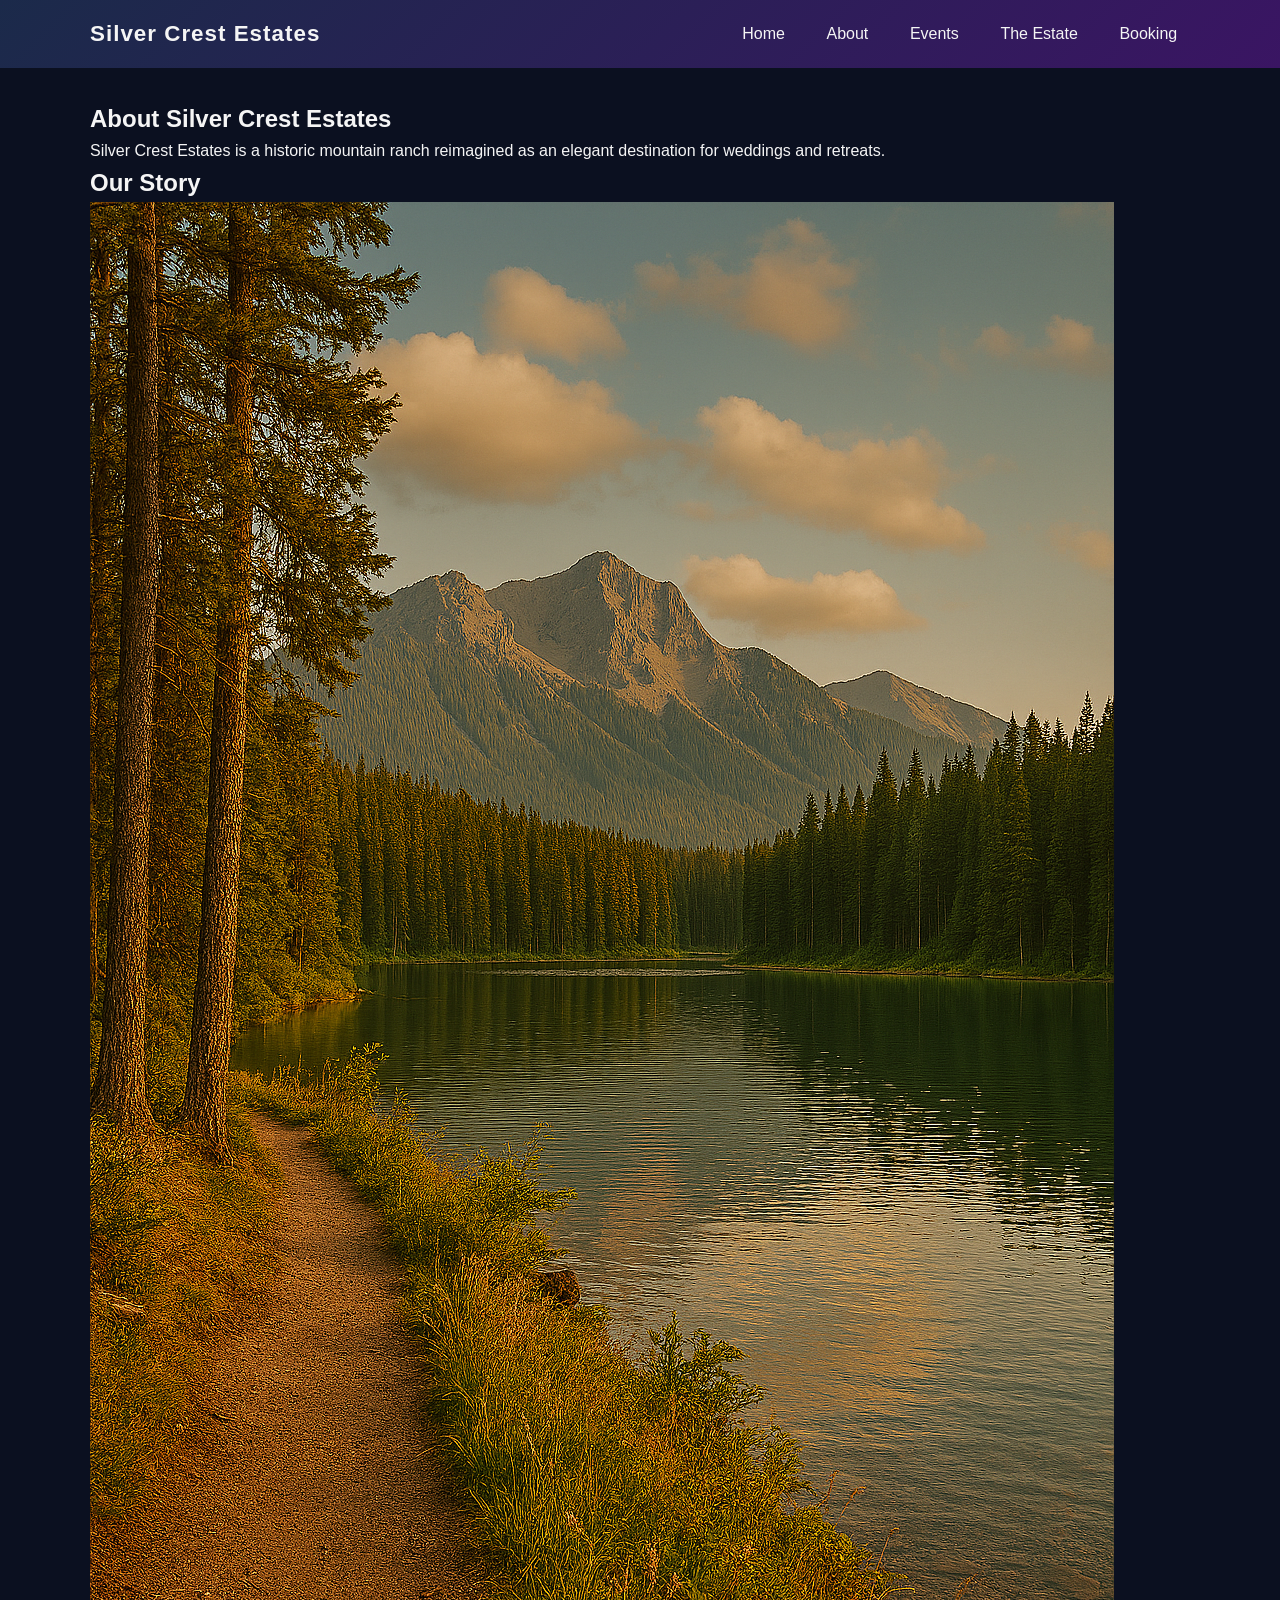
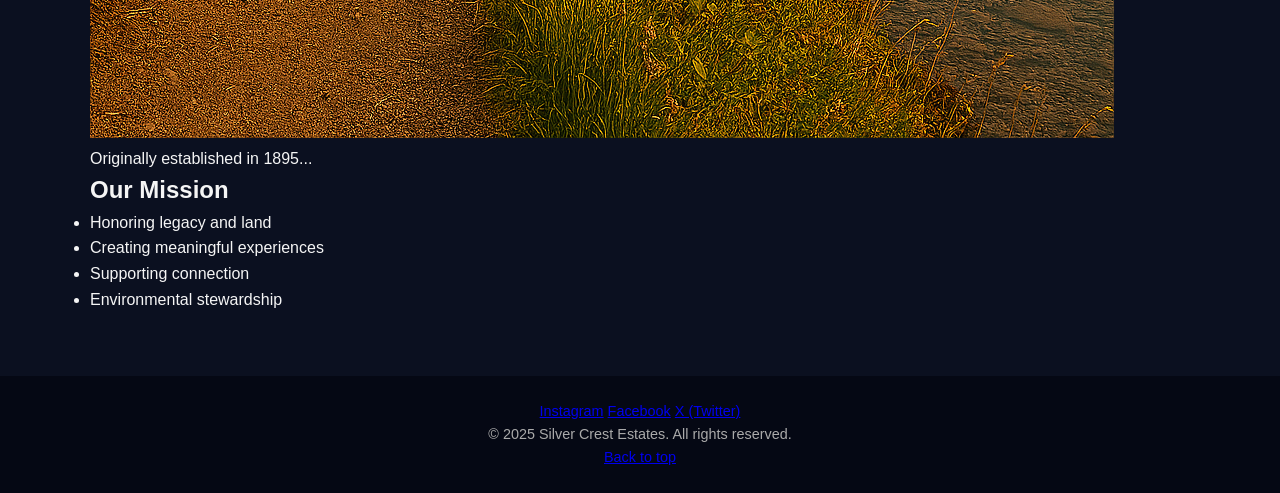
==== about.html @ 9d8d231d "Initial project upload" ====
<!DOCTYPE html>
<html lang="en">
<head>
  <meta charset="UTF-8">
  <title>About | Silver Crest Estates</title>
  <meta name="viewport" content="width=device-width, initial-scale=1.0">
  <link rel="stylesheet" href="styles.css">
</head>

<body id="top">

<header>
  <div class="container">
    <nav>
      <div class="logo">Silver Crest Estates</div>

      <input type="checkbox" id="menu-toggle">
      <label for="menu-toggle" class="hamburger">
        <span></span><span></span><span></span>
      </label>

      <ul id="nav-menu">
        <li><a href="index.html">Home</a></li>
        <li><a href="about.html" class="active">About</a></li>
        <li><a href="events.html">Events</a></li>
        <li><a href="spaces.html">The Estate</a></li>
        <li><a href="index.html#contact">Booking</a></li>
      </ul>
    </nav>
  </div>
</header>

<main class="container">

  <article>
    <h1>About Silver Crest Estates</h1>

    <p>Silver Crest Estates is a historic mountain ranch reimagined as an elegant destination for weddings and retreats.</p>

    <h2>Our Story</h2>

    <div class="story-centered">
      <img src="images/Hiking Trail.png" alt="Hiking trail" class="story-image">
      <div class="story-text">
        <p>Originally established in 1895...</p>
      </div>
    </div>

    <h2>Our Mission</h2>

    <ul class="mission-list">
      <li>Honoring legacy and land</li>
      <li>Creating meaningful experiences</li>
      <li>Supporting connection</li>
      <li>Environmental stewardship</li>
    </ul>

  </article>

</main>

<footer>
  <div class="container">
    <div class="footer-links">
      <a href="https://www.instagram.com" target="_blank">Instagram</a>
      <a href="https://www.facebook.com" target="_blank">Facebook</a>
      <a href="https://www.twitter.com" target="_blank">X (Twitter)</a>
    </div>
    <p>&copy; 2025 Silver Crest Estates. All rights reserved.</p>
  </div>
  <a href="#top" id="back-to-top">Back to top</a>
</footer>

</body>
</html>
---- styles.css ----
/* ============================
   GLOBAL
   ============================ */
* {
  box-sizing: border-box;
  margin: 0;
  padding: 0;
}

html {
  scroll-behavior: smooth;
}

body {
  font-family: Arial, sans-serif;
  background: #0b1020;
  color: #f5f5f5;
  line-height: 1.6;
}

/* ============================
   LAYOUT
   ============================ */
header {
  background: linear-gradient(135deg, #1b2a4a, #3a1563);
  padding: 1rem 0;
  position: sticky;
  top: 0;
  z-index: 10;
}

.container {
  width: 90%;
  max-width: 1100px;
  margin: 0 auto;
}

main {
  padding: 2rem 0 4rem;
}

section {
  margin-bottom: 2.5rem;
}

footer {
  background: #050814;
  color: #aaa;
  padding: 1.5rem 0;
  text-align: center;
  font-size: 0.9rem;
}

/* ============================
   NAVIGATION (CSS-ONLY HAMBURGER)
   ============================ */
nav {
  display: flex;
  justify-content: space-between;
  align-items: center;
}

.logo {
  font-size: 1.4rem;
  font-weight: bold;
  letter-spacing: 1px;
}

/* Hide checkbox */
#menu-toggle {
  display: none;
}

/* Hamburger icon */
.hamburger {
  display: none;
  flex-direction: column;
  gap: 5px;
  cursor: pointer;
}

.hamburger span {
  width: 28px;
  height: 3px;
  background: #fff;
  border-radius: 3px;
  transition: 0.3s ease;
}

/* Desktop nav */
#nav-menu {
  list-style: none;
  display: flex;
  gap: 1rem;
}

#nav-menu a {
  color: #f5f5f5;
  text-decoration: none;
  padding: 0.4rem 0.8rem;
  border-radius: 4px;
  transition: background-color 0.3s ease, color 0.3s ease;
}

#nav-menu a:hover,
#nav-menu a:focus {
  background-color: #f5f5f5;
  color: #1b2a4a;
}

/* ============================
   RESPONSIVE NAV (CSS ONLY)
   ============================ */
@media (max-width: 1024px) {

  /* Show hamburger */
  .hamburger {
    display: flex;
  }

  /* Collapse menu */
  #nav-menu {
    position: absolute;
    top: 70px;
    right: 0;
    background: #1b2a4a;
    width: 100%;
    flex-direction: column;
    align-items: center;
    gap: 1rem;
    padding: 1rem 0;
    max-height: 0;
    overflow: hidden;
    transition: max-height 0.3s ease;
  }

  /* Expand menu when checkbox is checked */
  #menu-toggle:checked ~ #nav-menu {
    max-height: 500px;
  }

  /* Animate hamburger into X */
  #menu-toggle:checked + .hamburger span:nth-child(1) {
    transform: translateY(8px) rotate(45deg);
  }

  #menu-toggle:checked + .hamburger span:nth-child(2) {
    opacity: 0;
  }

  #menu-toggle:checked + .hamburger span:nth-child(3) {
    transform: translateY(-8px) rotate(-45deg);
  }
}

/* ============================
   HERO (HOME)
   ============================ */
.hero {
  display: flex;
  flex-wrap: wrap;
  gap: 2rem;
  align-items: center;
  background-image: url('images/Ranch.png');
  background-size: cover;
  background-position: center;
  min-height: 100vh;
  position: relative;
}

.hero::before {
  content: "";
  position: absolute;
  inset: 0;
  background: rgba(0, 0, 0, 0.35);
}

.hero-text {
  flex: 1 1 280px;
  position: relative;
  z-index: 1;
}

.hero-image {
  flex: 1 1 280px;
  text-align: center;
  position: relative;
  z-index: 1;
}

/* ============================
   ESTATE HERO
   ============================ */
.estate-hero {
  background-image: url('images/Weddingtable.png');
  background-size: cover;
  background-position: center;
  min-height: 80vh;
  display: flex;
  align-items: center;
  justify-content: center;
}

.estate-overlay {
  background: rgba(0, 0, 0, 0.45);
  padding: 2rem 3rem;
  border-radius: 12px;
  text-align: center;
}

/* ============================
   BUTTONS
   ============================ */
.btn {
  display: inline-block;
  padding: 0.6rem 1.2rem;
  border-radius: 25px;
  background: #ff4f81;
  color: #fff;
  text-decoration: none;
  font-weight: bold;
  transition: background 0.3s ease, transform 0.2s ease;
}

.btn:hover {
  background: #ff6b99;
  transform: translateY(-1px);
}

/* ============================
   ESTATE CARD GRID
   ============================ */
.space-grid {
  display: grid;
  grid-template-columns: repeat(3, 1fr);
  gap: 30px;
  margin-top: 40px;
}

.space-card {
  position: relative;
  height: 260px;
  border-radius: 12px;
  overflow: hidden;
  cursor: pointer;
  box-shadow: 0 2px 6px rgba(0,0,0,0.35);
  transition: transform 0.2s ease, box-shadow 0.2s ease;
}

.space-card:hover {
  transform: translateY(-4px);
  box-shadow: 0 6px 16px rgba(0,0,0,0.5);
}

.space-card img {
  width: 100%;
  height: 100%;
  object-fit: cover;
}

.space-overlay {
  position: absolute;
  inset: 0;
  background: rgba(0,0,0,0.55);
  display: flex;
  justify-content: center;
  align-items: center;
  flex-direction: column;
  opacity: 0;
  transition: opacity 0.3s ease;
}

.space-card:hover .space-overlay {
  opacity: 1;
}

/* ============================
   RESPONSIVE GRID
   ============================ */
@media (max-width: 1024px) {
  .space-grid {
    grid-template-columns: repeat(2, 1fr);
  }
}

@media (max-width: 768px) {
  .space-grid {
    grid-template-columns: 1fr;
  }
}
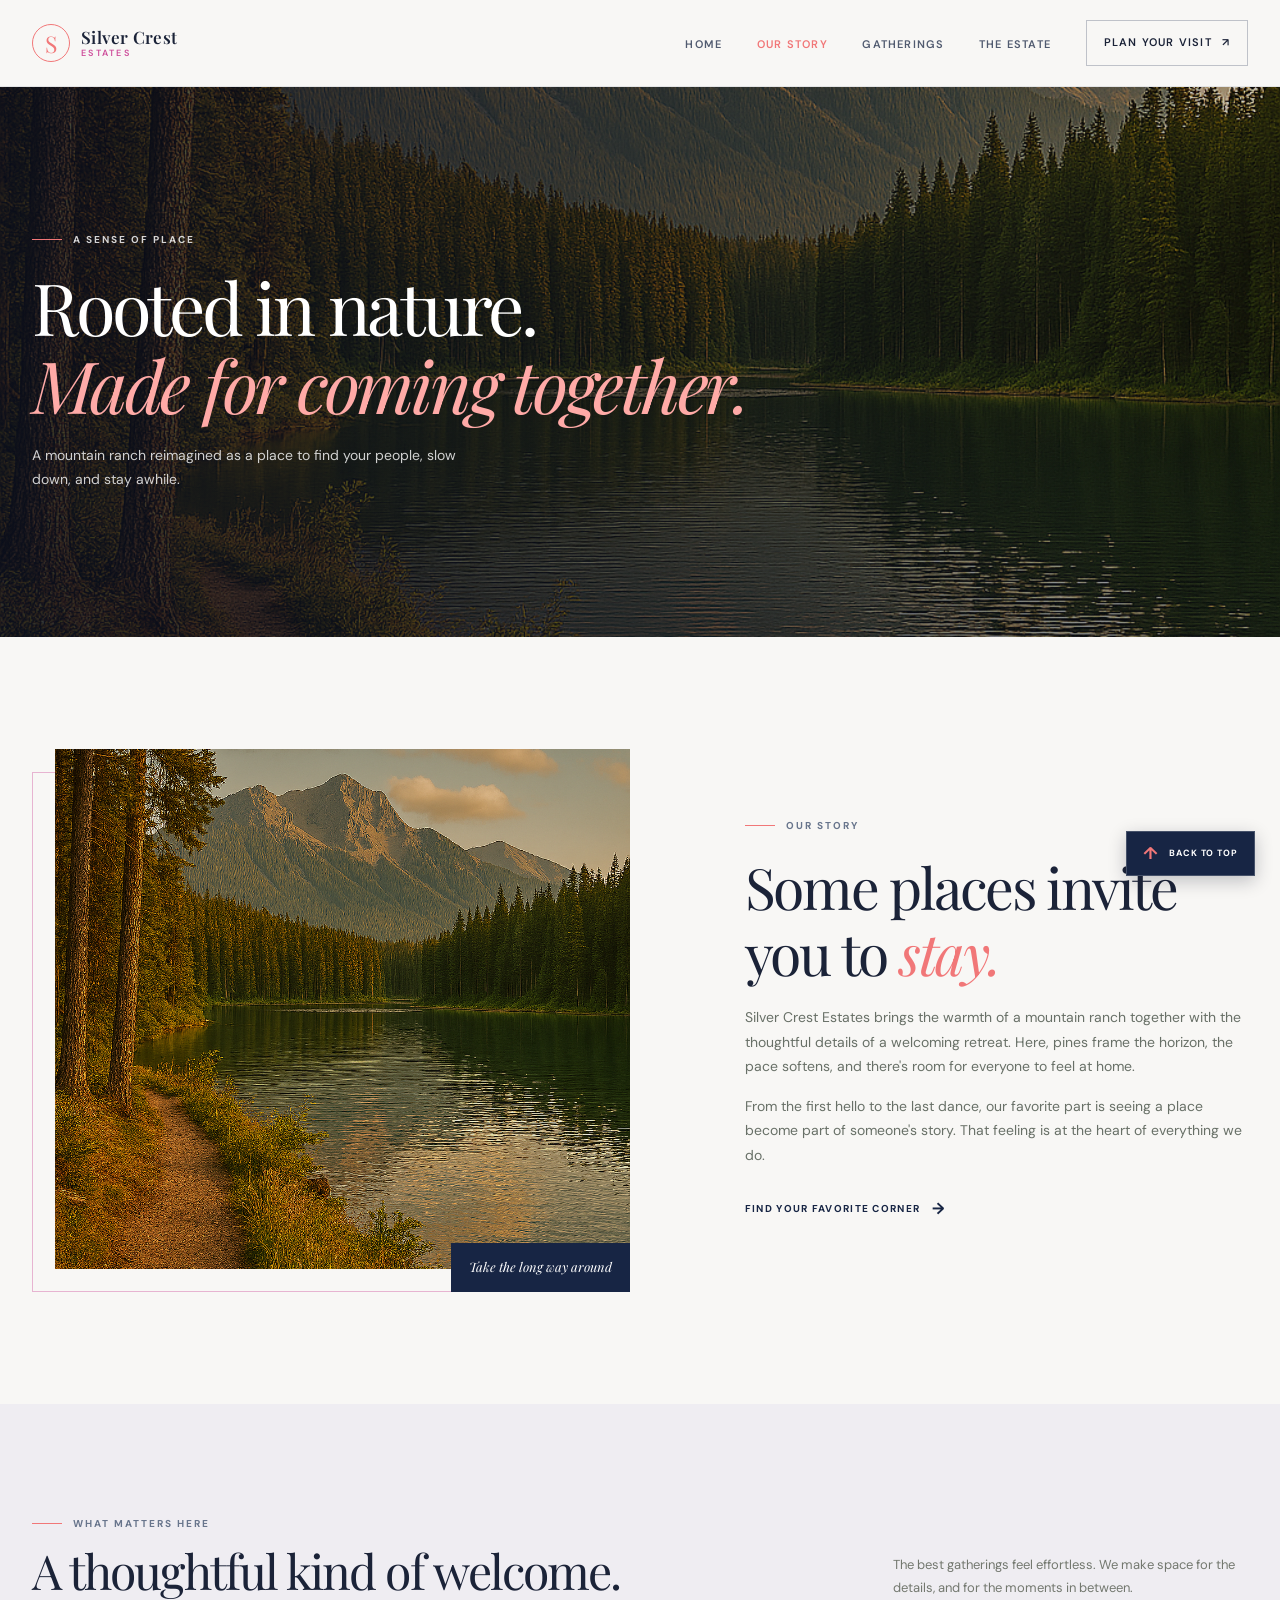
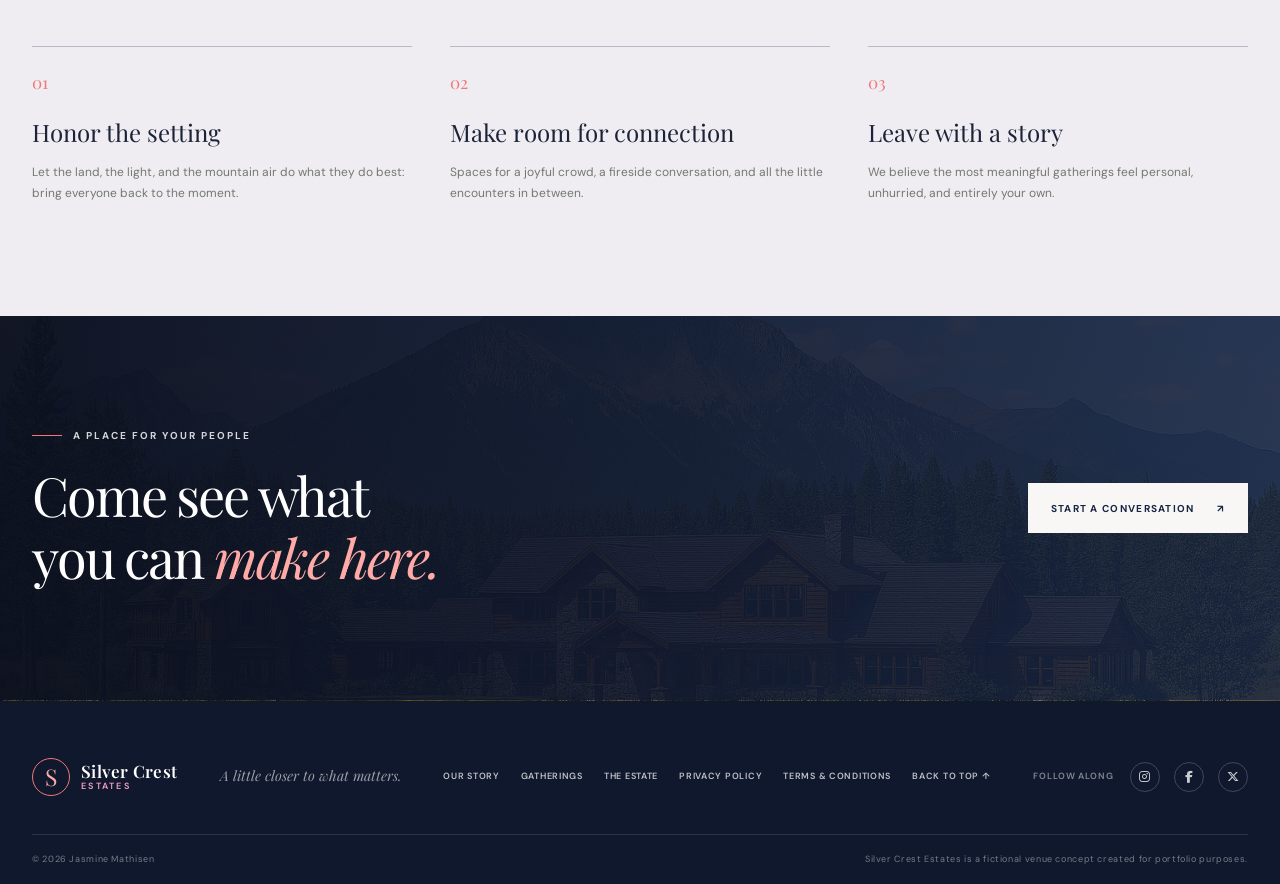
==== commit d84e531c: "Polish Silver Crest Estates portfolio site Co-authored-by: Copilot <223556219+Copilot@users.noreply." ====
--- a/about.html
+++ b/about.html
@@ -2,76 +2,131 @@
 <html lang="en">
 <head>
   <meta charset="UTF-8">
-  <title>About | Silver Crest Estates</title>
   <meta name="viewport" content="width=device-width, initial-scale=1.0">
+  <meta name="description" content="Discover the spirit of Silver Crest Estates, a mountain ranch reimagined for meaningful gatherings.">
+  <title>Our Story | Silver Crest Estates</title>
+  <link rel="preconnect" href="https://fonts.googleapis.com">
+  <link rel="preconnect" href="https://fonts.gstatic.com" crossorigin>
+  <link href="https://fonts.googleapis.com/css2?family=DM+Sans:wght@400;500;600;700&family=Playfair+Display:wght@400;500;600;700&display=swap" rel="stylesheet">
+  <link rel="stylesheet" href="https://cdnjs.cloudflare.com/ajax/libs/font-awesome/6.7.2/css/all.min.css">
+  <link rel="icon" type="image/svg+xml" href="images/silver-crest-mark.svg">
   <link rel="stylesheet" href="styles.css">
 </head>
+<body id="top">
+  <a class="skip-link" href="#main-content">Skip to content</a>
+  <header class="site-header">
+    <div class="container">
+      <nav class="site-nav" aria-label="Main navigation">
+        <a class="brand" href="index.html" aria-label="Silver Crest Estates home">
+          <span class="brand-mark" aria-hidden="true">S</span>
+          <span class="brand-name">Silver Crest <span>Estates</span></span>
+        </a>
+        <input type="checkbox" id="menu-toggle" aria-label="Toggle navigation">
+        <label for="menu-toggle" class="hamburger" aria-hidden="true"><span></span><span></span><span></span></label>
+        <ul id="nav-menu">
+          <li><a href="index.html">Home</a></li>
+          <li><a href="about.html" class="active" aria-current="page">Our story</a></li>
+          <li><a href="events.html">Gatherings</a></li>
+          <li><a href="spaces.html">The estate</a></li>
+          <li><a href="index.html#contact" class="nav-cta">Plan your visit <span aria-hidden="true">↗</span></a></li>
+        </ul>
+      </nav>
+    </div>
+  </header>
 
-<body id="top">
+  <main id="main-content">
+    <section class="page-hero about-hero" aria-labelledby="page-heading">
+      <div class="page-hero-shade"></div>
+      <div class="container page-hero-content">
+        <p class="eyebrow eyebrow-light"><span></span> A sense of place</p>
+        <h1 id="page-heading">Rooted in nature.<br><em>Made for coming together.</em></h1>
+        <p>A mountain ranch reimagined as a place to find your people, slow down, and stay awhile.</p>
+      </div>
+    </section>
 
-<header>
-  <div class="container">
-    <nav>
-      <div class="logo">Silver Crest Estates</div>
+    <section class="story-section section-pad" aria-labelledby="story-heading">
+      <div class="container story-grid">
+        <div class="story-image-wrap">
+          <img src="images/Hiking Trail.png" alt="A peaceful trail winding through the trees around the estate">
+          <span class="image-note">Take the long way around</span>
+        </div>
+        <div class="story-copy">
+          <p class="eyebrow"><span></span> Our story</p>
+          <h2 id="story-heading">Some places invite you to <em>stay.</em></h2>
+          <p>Silver Crest Estates brings the warmth of a mountain ranch together with the thoughtful details of a welcoming retreat. Here, pines frame the horizon, the pace softens, and there's room for everyone to feel at home.</p>
+          <p>From the first hello to the last dance, our favorite part is seeing a place become part of someone's story. That feeling is at the heart of everything we do.</p>
+          <a href="spaces.html" class="text-link">Find your favorite corner <span aria-hidden="true">→</span></a>
+        </div>
+      </div>
+    </section>
 
-      <input type="checkbox" id="menu-toggle">
-      <label for="menu-toggle" class="hamburger">
-        <span></span><span></span><span></span>
-      </label>
+    <section class="values-section section-pad" aria-labelledby="values-heading">
+      <div class="container">
+        <div class="section-heading">
+          <div>
+            <p class="eyebrow"><span></span> What matters here</p>
+            <h2 id="values-heading">A thoughtful kind of welcome.</h2>
+          </div>
+          <p class="section-heading-note">The best gatherings feel effortless. We make space for the details, and for the moments in between.</p>
+        </div>
+        <div class="values-grid">
+          <article class="value-card">
+            <span class="value-number">01</span>
+            <h3>Honor the setting</h3>
+            <p>Let the land, the light, and the mountain air do what they do best: bring everyone back to the moment.</p>
+          </article>
+          <article class="value-card">
+            <span class="value-number">02</span>
+            <h3>Make room for connection</h3>
+            <p>Spaces for a joyful crowd, a fireside conversation, and all the little encounters in between.</p>
+          </article>
+          <article class="value-card">
+            <span class="value-number">03</span>
+            <h3>Leave with a story</h3>
+            <p>We believe the most meaningful gatherings feel personal, unhurried, and entirely your own.</p>
+          </article>
+        </div>
+      </div>
+    </section>
 
-      <ul id="nav-menu">
-        <li><a href="index.html">Home</a></li>
-        <li><a href="about.html" class="active">About</a></li>
-        <li><a href="events.html">Events</a></li>
-        <li><a href="spaces.html">The Estate</a></li>
-        <li><a href="index.html#contact">Booking</a></li>
-      </ul>
-    </nav>
-  </div>
-</header>
+    <section class="closing-cta section-pad">
+      <div class="container closing-cta-inner">
+        <div>
+          <p class="eyebrow eyebrow-light"><span></span> A place for your people</p>
+          <h2>Come see what<br>you can <em>make here.</em></h2>
+        </div>
+        <a href="index.html#contact" class="button button-light">Start a conversation <span aria-hidden="true">↗</span></a>
+      </div>
+    </section>
+  </main>
 
-<main class="container">
-
-  <article>
-    <h1>About Silver Crest Estates</h1>
-
-    <p>Silver Crest Estates is a historic mountain ranch reimagined as an elegant destination for weddings and retreats.</p>
-
-    <h2>Our Story</h2>
-
-    <div class="story-centered">
-      <img src="images/Hiking Trail.png" alt="Hiking trail" class="story-image">
-      <div class="story-text">
-        <p>Originally established in 1895...</p>
+  <footer class="site-footer">
+    <div class="container footer-main">
+      <a class="brand brand-footer" href="index.html">
+        <span class="brand-mark" aria-hidden="true">S</span>
+        <span class="brand-name">Silver Crest <span>Estates</span></span>
+      </a>
+      <p>A little closer to what matters.</p>
+      <div class="footer-links">
+        <a href="about.html">Our story</a>
+        <a href="events.html">Gatherings</a>
+        <a href="spaces.html">The estate</a>
+        <a href="privacy.html">Privacy policy</a>
+        <a href="terms.html">Terms &amp; conditions</a>
+        <a href="#top">Back to top ↑</a>
+      </div>
+      <div class="footer-social">
+        <span>Follow along</span>
+        <a href="https://www.instagram.com/" target="_blank" rel="noopener noreferrer" aria-label="Instagram"><i class="fa-brands fa-instagram" aria-hidden="true"></i></a>
+        <a href="https://www.facebook.com/" target="_blank" rel="noopener noreferrer" aria-label="Facebook"><i class="fa-brands fa-facebook-f" aria-hidden="true"></i></a>
+        <a href="https://x.com/" target="_blank" rel="noopener noreferrer" aria-label="X"><i class="fa-brands fa-x-twitter" aria-hidden="true"></i></a>
       </div>
     </div>
-
-    <h2>Our Mission</h2>
-
-    <ul class="mission-list">
-      <li>Honoring legacy and land</li>
-      <li>Creating meaningful experiences</li>
-      <li>Supporting connection</li>
-      <li>Environmental stewardship</li>
-    </ul>
-
-  </article>
-
-</main>
-
-<footer>
-  <div class="container">
-    <div class="footer-links">
-      <a href="https://www.instagram.com" target="_blank">Instagram</a>
-      <a href="https://www.facebook.com" target="_blank">Facebook</a>
-      <a href="https://www.twitter.com" target="_blank">X (Twitter)</a>
+    <div class="container footer-bottom">
+      <span>© 2026 Jasmine Mathisen</span>
+      <span>Silver Crest Estates is a fictional venue concept created for portfolio purposes.</span>
     </div>
-    <p>&copy; 2025 Silver Crest Estates. All rights reserved.</p>
-  </div>
-  <a href="#top" id="back-to-top">Back to top</a>
-</footer>
-
+  </footer>
+  <a class="back-to-top-button" href="#top"><span aria-hidden="true">↑</span><span>Back to top</span></a>
 </body>
 </html>
-
-
--- a/styles.css
+++ b/styles.css
@@ -1,6 +1,19 @@
-/* ============================
-   GLOBAL
-   ============================ */
+:root {
+  color-scheme: light;
+  --ink: #1b2338;
+  --forest: #172544;
+  --forest-dark: #0b1020;
+  --sage: #68758c;
+  --clay: #f17778;
+  --fuchsia: #ce4e9b;
+  --paper: #f8f7f5;
+  --stone: #efedf2;
+  --white: #fff;
+  --muted: #747886;
+  --serif: "Playfair Display", Georgia, serif;
+  --sans: "DM Sans", Arial, sans-serif;
+}
+
 * {
   box-sizing: border-box;
   margin: 0;
@@ -9,283 +22,1774 @@
 
 html {
   scroll-behavior: smooth;
+  scroll-padding-top: 6rem;
 }
 
 body {
-  font-family: Arial, sans-serif;
-  background: #0b1020;
-  color: #f5f5f5;
-  line-height: 1.6;
-}
-
-/* ============================
-   LAYOUT
-   ============================ */
-header {
-  background: linear-gradient(135deg, #1b2a4a, #3a1563);
-  padding: 1rem 0;
+  background: var(--paper);
+  color: var(--ink);
+  font-family: var(--sans);
+  font-size: 15px;
+  line-height: 1.75;
+  -webkit-font-smoothing: antialiased;
+}
+
+img {
+  display: block;
+  max-width: 100%;
+}
+
+a {
+  color: inherit;
+}
+
+a:focus-visible,
+button:focus-visible,
+input:focus-visible,
+select:focus-visible,
+textarea:focus-visible {
+  outline: 2px solid var(--clay);
+  outline-offset: 4px;
+}
+
+.skip-link {
+  position: fixed;
+  z-index: 100;
+  top: 10px;
+  left: 10px;
+  padding: 10px 16px;
+  background: var(--paper);
+  color: var(--forest);
+  font-size: 12px;
+  font-weight: 700;
+  text-decoration: none;
+  transform: translateY(-160%);
+}
+
+.skip-link:focus {
+  transform: translateY(0);
+}
+
+.container {
+  width: min(100% - 64px, 1240px);
+  margin-inline: auto;
+}
+
+.section-pad {
+  padding-block: 112px;
+}
+
+.site-header {
   position: sticky;
   top: 0;
-  z-index: 10;
-}
-
-.container {
-  width: 90%;
-  max-width: 1100px;
-  margin: 0 auto;
-}
-
-main {
-  padding: 2rem 0 4rem;
-}
-
-section {
-  margin-bottom: 2.5rem;
-}
-
-footer {
-  background: #050814;
-  color: #aaa;
-  padding: 1.5rem 0;
-  text-align: center;
-  font-size: 0.9rem;
-}
-
-/* ============================
-   NAVIGATION (CSS-ONLY HAMBURGER)
-   ============================ */
-nav {
-  display: flex;
+  z-index: 20;
+  background: rgba(248, 247, 245, 0.97);
+  border-bottom: 1px solid rgba(23, 37, 68, 0.09);
+  backdrop-filter: blur(14px);
+}
+
+.site-header > .container {
+  position: relative;
+}
+
+.site-nav {
+  display: flex;
+  min-height: 86px;
+  align-items: center;
   justify-content: space-between;
+  gap: 32px;
+}
+
+.brand {
+  display: inline-flex;
+  flex-shrink: 0;
   align-items: center;
-}
-
-.logo {
-  font-size: 1.4rem;
-  font-weight: bold;
-  letter-spacing: 1px;
-}
-
-/* Hide checkbox */
+  gap: 11px;
+  color: var(--ink);
+  text-decoration: none;
+}
+
+.brand-mark {
+  display: grid;
+  width: 38px;
+  height: 38px;
+  place-items: center;
+  border: 1px solid var(--clay);
+  border-radius: 50%;
+  color: var(--clay);
+  font-family: var(--serif);
+  font-size: 23px;
+  line-height: 1;
+}
+
+.brand-name {
+  display: flex;
+  flex-direction: column;
+  font-family: var(--serif);
+  font-size: 17px;
+  font-weight: 600;
+  letter-spacing: 0.015em;
+  line-height: 1.15;
+}
+
+.brand-name span {
+  color: var(--fuchsia);
+  font-family: var(--sans);
+  font-size: 9px;
+  font-weight: 600;
+  letter-spacing: 0.25em;
+  text-transform: uppercase;
+}
+
 #menu-toggle {
-  display: none;
-}
-
-/* Hamburger icon */
+  position: absolute;
+  top: 30px;
+  right: 0;
+  width: 1px;
+  height: 1px;
+  opacity: 0;
+}
+
 .hamburger {
   display: none;
-  flex-direction: column;
-  gap: 5px;
-  cursor: pointer;
-}
-
-.hamburger span {
-  width: 28px;
-  height: 3px;
-  background: #fff;
-  border-radius: 3px;
-  transition: 0.3s ease;
-}
-
-/* Desktop nav */
+}
+
 #nav-menu {
+  display: flex;
+  align-items: center;
+  gap: clamp(19px, 2.7vw, 38px);
   list-style: none;
-  display: flex;
-  gap: 1rem;
 }
 
 #nav-menu a {
-  color: #f5f5f5;
+  color: #515b70;
+  font-size: 11px;
+  font-weight: 600;
+  letter-spacing: 0.11em;
   text-decoration: none;
-  padding: 0.4rem 0.8rem;
-  border-radius: 4px;
-  transition: background-color 0.3s ease, color 0.3s ease;
+  text-transform: uppercase;
+  transition: color 180ms ease;
 }
 
 #nav-menu a:hover,
-#nav-menu a:focus {
-  background-color: #f5f5f5;
-  color: #1b2a4a;
-}
-
-/* ============================
-   RESPONSIVE NAV (CSS ONLY)
-   ============================ */
-@media (max-width: 1024px) {
-
-  /* Show hamburger */
-  .hamburger {
-    display: flex;
-  }
-
-  /* Collapse menu */
-  #nav-menu {
-    position: absolute;
-    top: 70px;
-    right: 0;
-    background: #1b2a4a;
-    width: 100%;
-    flex-direction: column;
-    align-items: center;
-    gap: 1rem;
-    padding: 1rem 0;
-    max-height: 0;
-    overflow: hidden;
-    transition: max-height 0.3s ease;
-  }
-
-  /* Expand menu when checkbox is checked */
-  #menu-toggle:checked ~ #nav-menu {
-    max-height: 500px;
-  }
-
-  /* Animate hamburger into X */
-  #menu-toggle:checked + .hamburger span:nth-child(1) {
-    transform: translateY(8px) rotate(45deg);
-  }
-
-  #menu-toggle:checked + .hamburger span:nth-child(2) {
-    opacity: 0;
-  }
-
-  #menu-toggle:checked + .hamburger span:nth-child(3) {
-    transform: translateY(-8px) rotate(-45deg);
-  }
-}
-
-/* ============================
-   HERO (HOME)
-   ============================ */
-.hero {
-  display: flex;
-  flex-wrap: wrap;
-  gap: 2rem;
+#nav-menu a.active {
+  color: var(--clay);
+}
+
+#nav-menu .nav-cta {
+  display: inline-flex;
   align-items: center;
-  background-image: url('images/Ranch.png');
+  gap: 10px;
+  padding: 12px 17px;
+  border: 1px solid rgba(23, 37, 68, 0.25);
+  color: var(--ink);
+}
+
+#nav-menu .nav-cta:hover {
+  border-color: var(--forest);
+  background: var(--forest);
+  color: var(--white);
+}
+
+.home-hero,
+.page-hero {
+  position: relative;
+  display: flex;
+  overflow: hidden;
+  align-items: center;
+  background-color: var(--forest);
+  background-position: center;
   background-size: cover;
-  background-position: center;
-  min-height: 100vh;
-  position: relative;
-}
-
-.hero::before {
-  content: "";
+  color: var(--white);
+}
+
+.home-hero {
+  min-height: min(760px, calc(100svh - 86px));
+  background-image: url("images/Ranch.png");
+}
+
+.hero-shade,
+.page-hero-shade {
   position: absolute;
   inset: 0;
-  background: rgba(0, 0, 0, 0.35);
-}
-
-.hero-text {
-  flex: 1 1 280px;
+  background: linear-gradient(90deg, rgba(11, 16, 32, 0.78) 0%, rgba(11, 16, 32, 0.43) 53%, rgba(11, 16, 32, 0.06) 100%),
+    linear-gradient(0deg, rgba(11, 16, 32, 0.34), transparent 35%);
+}
+
+.hero-inner {
+  position: relative;
+  display: flex;
+  min-height: min(760px, calc(100svh - 86px));
+  flex-direction: column;
+  align-items: flex-start;
+  justify-content: center;
+  padding-block: 95px;
+}
+
+.hero-copy {
+  max-width: 680px;
+  padding-bottom: 22px;
+}
+
+.eyebrow {
+  display: flex;
+  align-items: center;
+  gap: 11px;
+  margin-bottom: 21px;
+  color: var(--sage);
+  font-size: 10px;
+  font-weight: 700;
+  letter-spacing: 0.2em;
+  line-height: 1.5;
+  text-transform: uppercase;
+}
+
+.eyebrow > span {
+  width: 30px;
+  height: 1px;
+  background: var(--clay);
+}
+
+.eyebrow-light {
+  color: rgba(255, 255, 255, 0.82);
+}
+
+h1,
+h2,
+h3,
+blockquote {
+  font-family: var(--serif);
+  font-weight: 400;
+}
+
+.hero-copy h1,
+.page-hero h1 {
+  max-width: 720px;
+  font-size: clamp(48px, 7.1vw, 88px);
+  letter-spacing: -0.045em;
+  line-height: 1.08;
+}
+
+.hero-copy h1 em,
+.page-hero h1 em,
+.welcome-copy h2 em,
+.contact-copy h2 em,
+.closing-cta h2 em,
+.story-copy h2 em,
+.estate-note h2 em {
+  color: #ffaaa7;
+  font-weight: 400;
+}
+
+.hero-description {
+  max-width: 455px;
+  margin-top: 23px;
+  color: rgba(255, 255, 255, 0.82);
+  font-size: 15px;
+}
+
+.hero-actions {
+  display: flex;
+  flex-wrap: wrap;
+  align-items: center;
+  gap: 27px;
+  margin-top: 32px;
+}
+
+.button {
+  display: inline-flex;
+  min-height: 50px;
+  align-items: center;
+  justify-content: center;
+  gap: 22px;
+  padding: 0 22px;
+  border: 1px solid transparent;
+  border-radius: 0;
+  cursor: pointer;
+  font-family: var(--sans);
+  font-size: 10px;
+  font-weight: 700;
+  letter-spacing: 0.13em;
+  text-decoration: none;
+  text-transform: uppercase;
+  transition: background 180ms ease, color 180ms ease, border-color 180ms ease, transform 180ms ease;
+}
+
+.button:hover {
+  transform: translateY(-2px);
+}
+
+.button-light {
+  background: var(--paper);
+  color: var(--forest);
+}
+
+.button-light:hover {
+  border-color: var(--paper);
+  background: transparent;
+  color: var(--white);
+}
+
+.text-link {
+  display: inline-flex;
+  align-items: center;
+  gap: 12px;
+  color: var(--forest);
+  font-size: 10px;
+  font-weight: 700;
+  letter-spacing: 0.13em;
+  text-decoration: none;
+  text-transform: uppercase;
+}
+
+.text-link span,
+.card-link span {
+  font-size: 16px;
+  transition: transform 180ms ease;
+}
+
+.text-link:hover span,
+.card-link:hover span {
+  transform: translateX(4px);
+}
+
+.highlight-grid,
+.package-grid {
+  display: grid;
+  grid-template-columns: repeat(3, 1fr);
+  gap: 16px;
+}
+
+.highlight-card {
+  display: flex;
+  min-height: 235px;
+  flex-direction: column;
+  justify-content: space-between;
+  padding: 25px;
+  border: 1px solid #e4e1d8;
+  background: #fbfaf7;
+}
+
+.highlight-date {
+  display: flex;
+  align-items: baseline;
+  gap: 8px;
+  color: var(--forest);
+  font-family: var(--serif);
+  font-size: 27px;
+  line-height: 1.2;
+}
+
+.highlight-date span {
+  color: var(--clay);
+  font-family: var(--sans);
+  font-size: 9px;
+  font-weight: 700;
+  letter-spacing: 0.16em;
+}
+
+.highlight-type {
+  margin-block: 16px 5px;
+  color: var(--fuchsia);
+  font-size: 9px;
+  font-weight: 700;
+  letter-spacing: 0.14em;
+  text-transform: uppercase;
+}
+
+.highlight-card h3,
+.package-card h3 {
+  font-size: 22px;
+  line-height: 1.3;
+}
+
+.highlight-card > div > p:last-child,
+.package-card > p:not(.package-index, .package-price) {
+  margin-top: 7px;
+  color: var(--muted);
+  font-size: 11px;
+}
+
+.highlight-card .text-link {
+  justify-content: space-between;
+  margin-top: 20px;
+  padding-top: 13px;
+  border-top: 1px solid #e5e2db;
+  font-size: 9px;
+}
+
+.package-card {
+  min-height: 240px;
+  padding: 29px;
+  border: 1px solid rgba(23, 37, 68, 0.16);
+  background: rgba(255, 255, 255, 0.38);
+}
+
+.package-card-featured {
+  border-color: var(--forest);
+  background: var(--forest);
+  color: var(--white);
+}
+
+.package-index {
+  margin-bottom: 24px;
+  color: var(--clay);
+  font-size: 9px;
+  font-weight: 700;
+  letter-spacing: 0.14em;
+  text-transform: uppercase;
+}
+
+.package-card-featured .package-index {
+  color: #ffaaa7;
+}
+
+.package-card h3 {
+  font-size: 25px;
+}
+
+.package-card > p:not(.package-index, .package-price) {
+  color: var(--muted);
+}
+
+.package-card-featured > p:not(.package-index, .package-price) {
+  color: rgba(255, 255, 255, 0.67);
+}
+
+.package-price {
+  display: flex;
+  align-items: baseline;
+  gap: 8px;
+  margin-top: 22px;
+  padding-top: 14px;
+  border-top: 1px solid rgba(23, 37, 68, 0.16);
+  font-family: var(--serif);
+  font-size: 25px;
+}
+
+.package-card-featured .package-price {
+  border-color: rgba(255, 255, 255, 0.2);
+}
+
+.package-price span {
+  color: var(--muted);
+  font-family: var(--sans);
+  font-size: 9px;
+  letter-spacing: 0.08em;
+  text-transform: uppercase;
+}
+
+.package-card-featured .package-price span {
+  color: rgba(255, 255, 255, 0.62);
+}
+
+.text-link-light {
+  color: var(--white);
+}
+
+.hero-caption {
+  position: absolute;
+  right: 0;
+  bottom: 34px;
+  color: rgba(255, 255, 255, 0.75);
+  font-size: 10px;
+  letter-spacing: 0.11em;
+  text-transform: uppercase;
+}
+
+.hero-scroll {
+  position: absolute;
+  bottom: 0;
+  left: 50%;
+  display: flex;
+  align-items: center;
+  gap: 11px;
+  color: rgba(255, 255, 255, 0.8);
+  font-size: 9px;
+  letter-spacing: 0.16em;
+  text-decoration: none;
+  text-transform: uppercase;
+  transform: translateX(-50%);
+}
+
+.hero-scroll span {
+  width: 1px;
+  height: 27px;
+  background: rgba(255, 255, 255, 0.65);
+}
+
+.welcome-grid,
+.story-grid,
+.estate-note {
+  display: grid;
+  grid-template-columns: 1fr 0.83fr;
+  align-items: center;
+  gap: clamp(55px, 9vw, 130px);
+}
+
+.welcome-image-wrap,
+.story-image-wrap {
+  position: relative;
+  padding: 0 0 23px 23px;
+}
+
+.welcome-image-wrap::before,
+.story-image-wrap::before {
+  position: absolute;
+  z-index: 0;
+  top: 23px;
+  right: 23px;
+  bottom: 0;
+  left: 0;
+  border: 1px solid rgba(206, 78, 155, 0.4);
+  content: "";
+}
+
+.welcome-image,
+.story-image-wrap img {
   position: relative;
   z-index: 1;
-}
-
-.hero-image {
-  flex: 1 1 280px;
+  width: 100%;
+  height: 485px;
+  object-fit: cover;
+}
+
+.image-note {
+  position: absolute;
+  z-index: 2;
+  right: 0;
+  bottom: 0;
+  padding: 13px 18px;
+  background: var(--forest);
+  color: var(--white);
+  font-family: var(--serif);
+  font-size: 13px;
+  font-style: italic;
+}
+
+.welcome-copy h2,
+.contact-copy h2,
+.closing-cta h2,
+.story-copy h2,
+.estate-note h2 {
+  margin-bottom: 20px;
+  font-size: clamp(38px, 4.7vw, 57px);
+  letter-spacing: -0.04em;
+  line-height: 1.15;
+}
+
+.welcome-copy h2 em,
+.story-copy h2 em,
+.estate-note h2 em {
+  color: var(--clay);
+}
+
+.welcome-copy > p:not(.eyebrow),
+.story-copy > p:not(.eyebrow),
+.estate-note > div > p:not(.eyebrow) {
+  max-width: 500px;
+  margin-bottom: 19px;
+  color: #687067;
+  font-size: 14px;
+}
+
+.welcome-copy .text-link,
+.story-copy .text-link,
+.estate-note .text-link {
+  margin-top: 9px;
+}
+
+.welcome-details {
+  display: flex;
+  justify-content: space-between;
+  gap: 12px;
+  margin-top: 52px;
+  padding-top: 21px;
+  border-top: 1px solid #d9d8df;
+}
+
+.welcome-details > div {
+  display: flex;
+  align-items: center;
+  gap: 11px;
+}
+
+.welcome-details strong {
+  color: var(--clay);
+  font-family: var(--serif);
+  font-size: 22px;
+  font-weight: 400;
+}
+
+.welcome-details div span {
+  color: #727788;
+  font-size: 9px;
+  line-height: 1.5;
+  text-transform: uppercase;
+}
+
+.gatherings-section,
+.values-section,
+.event-types-section {
+  background: var(--stone);
+}
+
+.upcoming-section {
+  background: var(--paper);
+}
+
+.packages-section {
+  background: var(--stone);
+}
+
+.section-heading {
+  display: flex;
+  align-items: flex-end;
+  justify-content: space-between;
+  gap: 35px;
+  margin-bottom: 42px;
+}
+
+.section-heading .eyebrow {
+  margin-bottom: 11px;
+}
+
+.section-heading h2 {
+  font-size: clamp(34px, 4vw, 48px);
+  letter-spacing: -0.04em;
+  line-height: 1.2;
+}
+
+.section-heading > .text-link {
+  flex-shrink: 0;
+  margin-bottom: 9px;
+}
+
+.section-heading-note {
+  max-width: 355px;
+  color: #73786f;
+  font-size: 13px;
+}
+
+.gathering-grid {
+  display: grid;
+  grid-template-columns: repeat(3, 1fr);
+  gap: 16px;
+}
+
+.gathering-card {
+  position: relative;
+  display: flex;
+  min-height: 420px;
+  align-items: flex-end;
+  overflow: hidden;
+  background-color: var(--forest);
+  background-position: center;
+  background-size: cover;
+  color: var(--white);
+}
+
+.gathering-card::before {
+  position: absolute;
+  inset: 0;
+  background: linear-gradient(0deg, rgba(11, 16, 32, 0.9), rgba(11, 16, 32, 0.02) 75%);
+  content: "";
+  transition: background 220ms ease;
+}
+
+.gathering-card:hover::before {
+  background: linear-gradient(0deg, rgba(11, 16, 32, 0.96), rgba(11, 16, 32, 0.17) 85%);
+}
+
+.gathering-wedding {
+  background-image: url("images/Weddingtable.png");
+}
+
+.gathering-retreat {
+  background-image: url("images/NeutralEvent.png");
+}
+
+.gathering-estate {
+  background-image: url("images/Lake-Cabin.png");
+}
+
+.gathering-card-content {
+  position: relative;
+  width: 100%;
+  padding: 30px;
+}
+
+.card-kicker {
+  color: #f5b1d2;
+  font-size: 9px;
+  font-weight: 700;
+  letter-spacing: 0.16em;
+  text-transform: uppercase;
+}
+
+.gathering-card h3 {
+  margin: 13px 0 19px;
+  font-size: 30px;
+  line-height: 1.2;
+}
+
+.card-link {
+  display: inline-flex;
+  align-items: center;
+  gap: 12px;
+  color: var(--white);
+  font-size: 9px;
+  font-weight: 700;
+  letter-spacing: 0.12em;
+  text-decoration: none;
+  text-transform: uppercase;
+}
+
+.quote-section {
+  padding: 89px 0 94px;
+  background: var(--forest);
+  color: var(--white);
   text-align: center;
+}
+
+.quote-inner {
+  max-width: 810px;
+}
+
+.quote-section blockquote {
+  quotes: none;
+  font-size: clamp(30px, 4.3vw, 48px);
+  letter-spacing: -0.025em;
+  line-height: 1.35;
+}
+
+.quote-section blockquote::before,
+.quote-section blockquote::after {
+  content: none;
+}
+
+.quote-section p {
+  margin-top: 25px;
+  color: var(--clay);
+  font-size: 9px;
+  font-weight: 700;
+  letter-spacing: 0.2em;
+}
+
+.contact-section,
+.closing-cta {
+  background: var(--forest-dark);
+  color: var(--white);
+}
+
+.contact-grid {
+  display: grid;
+  grid-template-columns: 0.85fr 1fr;
+  gap: clamp(45px, 9vw, 130px);
+}
+
+.contact-copy h2,
+.closing-cta h2 {
+  margin-bottom: 18px;
+}
+
+.contact-copy > p:not(.eyebrow) {
+  max-width: 400px;
+  color: rgba(255, 255, 255, 0.7);
+}
+
+.contact-copy .contact-aside {
+  margin-top: 38px;
+  color: #ffaaa7 !important;
+  font-size: 10px;
+  letter-spacing: 0.12em;
+  text-transform: uppercase;
+}
+
+.inquiry-form {
+  padding-top: 4px;
+}
+
+.form-row {
+  display: grid;
+  grid-template-columns: repeat(2, 1fr);
+  gap: 18px;
+}
+
+.form-group {
+  display: flex;
+  flex-direction: column;
+  margin-bottom: 19px;
+}
+
+.form-group label {
+  margin-bottom: 7px;
+  color: rgba(255, 255, 255, 0.8);
+  font-size: 10px;
+  font-weight: 600;
+  letter-spacing: 0.08em;
+}
+
+.form-group input,
+.form-group select,
+.form-group textarea {
+  width: 100%;
+  min-height: 48px;
+  padding: 12px 13px;
+  border: 1px solid rgba(255, 255, 255, 0.21);
+  border-radius: 0;
+  background: rgba(255, 255, 255, 0.04);
+  color: var(--white);
+  font: inherit;
+  font-size: 12px;
+}
+
+.form-group input::placeholder,
+.form-group textarea::placeholder {
+  color: rgba(255, 255, 255, 0.43);
+}
+
+.form-group select {
+  color: rgba(255, 255, 255, 0.67);
+}
+
+.form-group select option {
+  color: var(--ink);
+}
+
+.form-group textarea {
+  min-height: 100px;
+  resize: vertical;
+}
+
+.inquiry-form .button {
+  border: 0;
+}
+
+.inquiry-form .button:hover {
+  border: 1px solid var(--paper);
+}
+
+.form-note {
+  margin-top: 14px;
+  color: rgba(255, 255, 255, 0.52);
+  font-size: 10px;
+}
+
+.site-footer {
+  padding-top: 45px;
+  background: #10182d;
+  color: rgba(255, 255, 255, 0.7);
+}
+
+.footer-main {
+  display: flex;
+  min-height: 88px;
+  align-items: center;
+  justify-content: space-between;
+  gap: 25px;
+  padding-bottom: 26px;
+}
+
+.brand-footer {
+  color: var(--white);
+}
+
+.brand-footer .brand-mark {
+  color: #ffaaa7;
+}
+
+.brand-footer .brand-name span {
+  color: #f5a0c8;
+}
+
+.footer-main > p {
+  color: rgba(255, 255, 255, 0.58);
+  font-family: var(--serif);
+  font-size: 14px;
+  font-style: italic;
+}
+
+.footer-links {
+  display: flex;
+  flex-wrap: wrap;
+  gap: 21px;
+}
+
+.footer-social {
+  display: flex;
+  align-items: center;
+  gap: 14px;
+}
+
+.footer-social > span {
+  margin-right: 2px;
+  color: rgba(255, 255, 255, 0.48);
+  font-size: 9px;
+  font-weight: 600;
+  letter-spacing: 0.1em;
+  text-transform: uppercase;
+}
+
+.footer-social a {
+  display: grid;
+  width: 30px;
+  height: 30px;
+  place-items: center;
+  border: 1px solid rgba(255, 255, 255, 0.2);
+  border-radius: 50%;
+  color: rgba(255, 255, 255, 0.78);
+  font-size: 12px;
+  text-decoration: none;
+  transition: border-color 180ms ease, color 180ms ease;
+}
+
+.footer-social a:hover {
+  border-color: var(--clay);
+  color: var(--clay);
+}
+
+.footer-links a {
+  color: rgba(255, 255, 255, 0.73);
+  font-size: 9px;
+  font-weight: 600;
+  letter-spacing: 0.08em;
+  text-decoration: none;
+  text-transform: uppercase;
+}
+
+.footer-links a:hover {
+  color: var(--clay);
+}
+
+.footer-bottom {
+  display: flex;
+  justify-content: space-between;
+  gap: 20px;
+  padding-block: 17px;
+  border-top: 1px solid rgba(255, 255, 255, 0.12);
+  color: rgba(255, 255, 255, 0.43);
+  font-size: 9px;
+  letter-spacing: 0.07em;
+}
+
+.back-to-top-button {
+  position: fixed;
+  z-index: 15;
+  right: 25px;
+  bottom: 24px;
+  display: inline-flex;
+  min-height: 45px;
+  align-items: center;
+  gap: 10px;
+  padding: 0 16px;
+  border: 1px solid rgba(255, 255, 255, 0.2);
+  background: var(--forest);
+  box-shadow: 0 5px 18px rgba(11, 16, 32, 0.24);
+  color: var(--white);
+  font-size: 9px;
+  font-weight: 700;
+  letter-spacing: 0.1em;
+  text-decoration: none;
+  text-transform: uppercase;
+  transition: background 180ms ease, transform 180ms ease;
+}
+
+.back-to-top-button > span:first-child {
+  color: var(--clay);
+  font-size: 17px;
+  line-height: 1;
+}
+
+.back-to-top-button:hover {
+  background: var(--forest-dark);
+  transform: translateY(-3px);
+}
+
+.page-hero {
+  min-height: 550px;
+}
+
+.legal-hero {
+  padding-block: 76px 65px;
+  border-bottom: 1px solid #e3e0d8;
+  background: var(--stone);
+}
+
+.legal-hero h1 {
+  color: var(--ink);
+  font-size: clamp(40px, 5.5vw, 62px);
+  letter-spacing: -0.04em;
+  line-height: 1.15;
+}
+
+.legal-hero h1 em {
+  color: var(--clay);
+  font-weight: 400;
+}
+
+.legal-hero .container > p:last-child {
+  margin-top: 13px;
+  color: var(--muted);
+  font-size: 11px;
+}
+
+.legal-section {
+  padding-block: 68px 100px;
+  background: var(--paper);
+}
+
+.legal-content {
+  max-width: 800px;
+}
+
+.legal-content .legal-intro {
+  margin-bottom: 38px;
+  color: var(--ink);
+  font-family: var(--serif);
+  font-size: 22px;
+  line-height: 1.55;
+}
+
+.legal-content h2 {
+  margin-top: 31px;
+  margin-bottom: 7px;
+  font-size: 22px;
+  line-height: 1.4;
+}
+
+.legal-content p:not(.legal-intro) {
+  color: #687067;
+  font-size: 13px;
+}
+
+.legal-content .legal-disclaimer {
+  margin-top: 36px;
+  padding: 17px 20px;
+  border-left: 2px solid var(--clay);
+  background: var(--stone);
+  font-size: 11px !important;
+}
+
+.page-hero-content {
   position: relative;
-  z-index: 1;
-}
-
-/* ============================
-   ESTATE HERO
-   ============================ */
+  padding-block: 90px;
+}
+
+.page-hero h1 {
+  font-size: clamp(45px, 6vw, 72px);
+}
+
+.page-hero-content > p:not(.eyebrow) {
+  max-width: 460px;
+  margin-top: 19px;
+  color: rgba(255, 255, 255, 0.8);
+  font-size: 14px;
+}
+
+.page-hero .button {
+  margin-top: 27px;
+}
+
+.about-hero {
+  background-image: url("images/Hiking Trail.png");
+  background-position: center 48%;
+}
+
+.events-hero {
+  background-image: url("images/NeutralEvent.png");
+  background-position: center 55%;
+}
+
 .estate-hero {
-  background-image: url('images/Weddingtable.png');
+  background-image: url("images/Weddingtable.png");
+  background-position: center 57%;
+}
+
+.page-hero-shade {
+  background: linear-gradient(90deg, rgba(11, 16, 32, 0.78), rgba(11, 16, 32, 0.4) 65%, rgba(11, 16, 32, 0.14)),
+    linear-gradient(0deg, rgba(11, 16, 32, 0.28), transparent 55%);
+}
+
+.story-section {
+  background: var(--paper);
+}
+
+.story-grid {
+  grid-template-columns: 0.95fr 0.8fr;
+}
+
+.story-image-wrap img {
+  height: 520px;
+}
+
+.story-copy h2 {
+  max-width: 500px;
+}
+
+.story-copy > p:not(.eyebrow) + p {
+  margin-top: -4px;
+}
+
+.values-section .section-heading {
+  margin-bottom: 46px;
+}
+
+.values-grid {
+  display: grid;
+  grid-template-columns: repeat(3, 1fr);
+  gap: 38px;
+}
+
+.value-card {
+  padding-top: 21px;
+  border-top: 1px solid rgba(23, 37, 68, 0.25);
+}
+
+.value-number,
+.event-type-card > span {
+  color: var(--clay);
+  font-family: var(--serif);
+  font-size: 17px;
+}
+
+.value-card h3 {
+  margin-block: 14px 9px;
+  font-size: 24px;
+}
+
+.value-card p,
+.event-type-card p {
+  color: #73786f;
+  font-size: 12px;
+}
+
+.closing-cta {
+  background-image: linear-gradient(90deg, rgba(11, 16, 32, 0.97), rgba(23, 37, 68, 0.88)), url("images/Ranch.png");
+  background-position: center;
   background-size: cover;
-  background-position: center;
-  min-height: 80vh;
+}
+
+.closing-cta-inner {
   display: flex;
   align-items: center;
-  justify-content: center;
-}
-
-.estate-overlay {
-  background: rgba(0, 0, 0, 0.45);
-  padding: 2rem 3rem;
-  border-radius: 12px;
-  text-align: center;
-}
-
-/* ============================
-   BUTTONS
-   ============================ */
-.btn {
-  display: inline-block;
-  padding: 0.6rem 1.2rem;
-  border-radius: 25px;
-  background: #ff4f81;
-  color: #fff;
-  text-decoration: none;
-  font-weight: bold;
-  transition: background 0.3s ease, transform 0.2s ease;
-}
-
-.btn:hover {
-  background: #ff6b99;
-  transform: translateY(-1px);
-}
-
-/* ============================
-   ESTATE CARD GRID
-   ============================ */
+  justify-content: space-between;
+  gap: 40px;
+}
+
+.closing-cta h2 {
+  margin-bottom: 0;
+  font-size: clamp(37px, 4.7vw, 54px);
+}
+
+.closing-cta .button {
+  flex-shrink: 0;
+}
+
+.schedule-section {
+  background: var(--paper);
+}
+
+.table-wrap {
+  overflow-x: auto;
+}
+
+.schedule-table {
+  width: 100%;
+  border-collapse: collapse;
+  text-align: left;
+}
+
+.schedule-table th {
+  padding: 14px 17px;
+  background: var(--forest);
+  color: var(--white);
+  font-size: 9px;
+  font-weight: 600;
+  letter-spacing: 0.13em;
+  text-transform: uppercase;
+}
+
+.schedule-table td {
+  padding: 17px;
+  border-bottom: 1px solid #dfddd6;
+  color: #5e6576;
+  font-size: 12px;
+  white-space: nowrap;
+}
+
+.schedule-table tbody tr:hover {
+  background: #f0eef3;
+}
+
+.schedule-table td:nth-child(2) {
+  color: var(--ink);
+  font-weight: 600;
+}
+
+.table-note {
+  margin-top: 15px;
+  color: var(--muted);
+  font-size: 10px;
+}
+
+.event-types-section {
+  background: var(--stone);
+}
+
+.event-type-grid {
+  display: grid;
+  grid-template-columns: repeat(4, 1fr);
+  gap: 15px;
+}
+
+.event-type-card {
+  min-height: 210px;
+  padding: 25px 23px;
+  border: 1px solid rgba(23, 37, 68, 0.16);
+  background: rgba(255, 255, 255, 0.34);
+}
+
+.event-type-card h3 {
+  margin-block: 20px 9px;
+  font-size: 22px;
+  line-height: 1.25;
+}
+
+.estate-section {
+  background: var(--paper);
+}
+
+.estate-heading {
+  margin-bottom: 43px;
+}
+
 .space-grid {
   display: grid;
-  grid-template-columns: repeat(3, 1fr);
-  gap: 30px;
-  margin-top: 40px;
+  grid-template-columns: repeat(6, 1fr);
+  gap: 14px;
 }
 
 .space-card {
   position: relative;
-  height: 260px;
-  border-radius: 12px;
+  grid-column: span 2;
+  min-height: 300px;
   overflow: hidden;
-  cursor: pointer;
-  box-shadow: 0 2px 6px rgba(0,0,0,0.35);
-  transition: transform 0.2s ease, box-shadow 0.2s ease;
-}
-
-.space-card:hover {
-  transform: translateY(-4px);
-  box-shadow: 0 6px 16px rgba(0,0,0,0.5);
+  background: var(--forest);
+}
+
+.space-card:nth-child(4),
+.space-card:nth-child(5) {
+  grid-column: span 3;
+  min-height: 330px;
+}
+
+.space-card-large {
+  grid-column: span 3;
+  min-height: 390px;
+}
+
+.space-card:nth-child(2),
+.space-card:nth-child(3) {
+  min-height: 390px;
 }
 
 .space-card img {
   width: 100%;
   height: 100%;
+  min-height: inherit;
   object-fit: cover;
+  transition: transform 500ms ease;
+}
+
+.space-card:hover img {
+  transform: scale(1.04);
 }
 
 .space-overlay {
   position: absolute;
   inset: 0;
-  background: rgba(0,0,0,0.55);
-  display: flex;
-  justify-content: center;
-  align-items: center;
+  display: flex;
   flex-direction: column;
-  opacity: 0;
-  transition: opacity 0.3s ease;
-}
-
-.space-card:hover .space-overlay {
-  opacity: 1;
-}
-
-/* ============================
-   RESPONSIVE GRID
-   ============================ */
-@media (max-width: 1024px) {
-  .space-grid {
+  align-items: flex-start;
+  justify-content: flex-end;
+  padding: 25px;
+  background: linear-gradient(0deg, rgba(11, 16, 32, 0.9), rgba(11, 16, 32, 0.04) 78%);
+  color: var(--white);
+}
+
+.space-overlay > span {
+  color: #ffaaa7;
+  font-size: 9px;
+  font-weight: 700;
+  letter-spacing: 0.16em;
+  text-transform: uppercase;
+}
+
+.space-overlay h3 {
+  margin-top: 6px;
+  font-size: 29px;
+  line-height: 1.25;
+}
+
+.space-overlay p {
+  margin-top: 3px;
+  color: rgba(255, 255, 255, 0.77);
+  font-size: 11px;
+}
+
+.estate-note-section {
+  padding-block: 85px;
+  background: var(--stone);
+}
+
+.estate-note {
+  grid-template-columns: 0.92fr 0.85fr;
+}
+
+.estate-note > img {
+  width: 100%;
+  height: 390px;
+  object-fit: cover;
+}
+
+.estate-note h2 {
+  font-size: clamp(34px, 4vw, 48px);
+}
+
+@media (max-width: 1050px) {
+  #nav-menu {
+    gap: 17px;
+  }
+
+  #nav-menu a {
+    font-size: 10px;
+  }
+
+  #nav-menu .nav-cta {
+    padding-inline: 12px;
+  }
+
+  .welcome-grid,
+  .story-grid,
+  .estate-note {
+    gap: 55px;
+  }
+
+  .gathering-card {
+    min-height: 360px;
+  }
+}
+
+@media (max-width: 850px) {
+  .container {
+    width: min(100% - 44px, 680px);
+  }
+
+  .section-pad {
+    padding-block: 82px;
+  }
+
+  .site-nav {
+    min-height: 75px;
+  }
+
+  .hamburger {
+    display: flex;
+    width: 42px;
+    height: 42px;
+    flex-direction: column;
+    align-items: center;
+    justify-content: center;
+    gap: 6px;
+    cursor: pointer;
+  }
+
+  .hamburger span {
+    width: 22px;
+    height: 1px;
+    background: var(--forest);
+    transition: transform 180ms ease, opacity 180ms ease;
+  }
+
+  #menu-toggle:focus-visible + .hamburger {
+    outline: 2px solid var(--clay);
+    outline-offset: 2px;
+  }
+
+  #nav-menu {
+    position: absolute;
+    top: calc(100% + 1px);
+    right: 0;
+    left: 0;
+    display: flex;
+    max-height: 0;
+    flex-direction: column;
+    align-items: stretch;
+    gap: 0;
+    overflow: hidden;
+    background: var(--paper);
+    box-shadow: 0 15px 25px rgba(11, 16, 32, 0.1);
+    transition: max-height 250ms ease, padding 250ms ease;
+  }
+
+  #nav-menu li {
+    padding-inline: 23px;
+  }
+
+  #nav-menu a,
+  #nav-menu a.nav-cta {
+    display: flex;
+    min-height: 53px;
+    align-items: center;
+    justify-content: space-between;
+    padding: 0;
+    border: 0;
+    border-bottom: 1px solid rgba(23, 37, 68, 0.09);
+  }
+
+  #nav-menu a.nav-cta {
+    color: var(--clay);
+  }
+
+  #menu-toggle:checked ~ #nav-menu {
+    max-height: 350px;
+    padding-block: 7px;
+  }
+
+  #menu-toggle:checked + .hamburger span:first-child {
+    transform: translateY(3.5px) rotate(45deg);
+  }
+
+  #menu-toggle:checked + .hamburger span:nth-child(2) {
+    opacity: 0;
+  }
+
+  #menu-toggle:checked + .hamburger span:last-child {
+    transform: translateY(-3.5px) rotate(-45deg);
+  }
+
+  .home-hero,
+  .hero-inner {
+    min-height: min(720px, calc(100svh - 75px));
+  }
+
+  .hero-caption {
+    right: 22px;
+    font-size: 8px;
+  }
+
+  .welcome-grid,
+  .story-grid,
+  .estate-note {
+    grid-template-columns: 1fr 0.9fr;
+    gap: 38px;
+  }
+
+  .welcome-image,
+  .story-image-wrap img {
+    height: 400px;
+  }
+
+  .welcome-details {
+    flex-wrap: wrap;
+    margin-top: 34px;
+  }
+
+  .gathering-grid {
+    gap: 11px;
+  }
+
+  .highlight-grid,
+  .package-grid {
+    gap: 11px;
+  }
+
+  .highlight-card,
+  .package-card {
+    padding: 20px;
+  }
+
+  .gathering-card {
+    min-height: 310px;
+  }
+
+  .gathering-card-content {
+    padding: 21px;
+  }
+
+  .gathering-card h3 {
+    font-size: 25px;
+  }
+
+  .contact-grid {
+    gap: 45px;
+  }
+
+  .footer-main {
+    flex-wrap: wrap;
+  }
+
+  .footer-main > p {
+    display: none;
+  }
+
+  .footer-social {
+    margin-left: auto;
+  }
+
+  .event-type-grid {
     grid-template-columns: repeat(2, 1fr);
   }
-}
-
-@media (max-width: 768px) {
+
+  .space-card,
+  .space-card:nth-child(2),
+  .space-card:nth-child(3) {
+    min-height: 330px;
+  }
+}
+
+@media (max-width: 600px) {
+  .container {
+    width: min(100% - 38px, 480px);
+  }
+
+  .section-pad {
+    padding-block: 68px;
+  }
+
+  .brand-mark {
+    width: 34px;
+    height: 34px;
+  }
+
+  .brand-name {
+    font-size: 15px;
+  }
+
+  .home-hero,
+  .hero-inner {
+    min-height: max(610px, calc(100svh - 75px));
+  }
+
+  .home-hero {
+    background-position: 57% center;
+  }
+
+  .hero-shade {
+    background: linear-gradient(90deg, rgba(11, 16, 32, 0.8), rgba(11, 16, 32, 0.34)),
+      linear-gradient(0deg, rgba(11, 16, 32, 0.4), transparent 45%);
+  }
+
+  .hero-inner {
+    padding-block: 75px 100px;
+  }
+
+  .hero-copy h1 {
+    font-size: clamp(47px, 13vw, 68px);
+  }
+
+  .hero-description {
+    max-width: 350px;
+    font-size: 13px;
+  }
+
+  .hero-actions {
+    align-items: flex-start;
+    flex-direction: column;
+    gap: 19px;
+  }
+
+  .hero-caption {
+    bottom: 39px;
+    left: 0;
+    max-width: 220px;
+    line-height: 1.5;
+  }
+
+  .hero-scroll {
+    right: 0;
+    left: auto;
+    font-size: 8px;
+    transform: none;
+  }
+
+  .welcome-grid,
+  .story-grid,
+  .estate-note,
+  .contact-grid {
+    grid-template-columns: 1fr;
+    gap: 38px;
+  }
+
+  .welcome-image,
+  .story-image-wrap img {
+    height: 340px;
+  }
+
+  .welcome-copy h2,
+  .contact-copy h2,
+  .closing-cta h2,
+  .story-copy h2,
+  .estate-note h2 {
+    font-size: 41px;
+  }
+
+  .welcome-details {
+    gap: 18px;
+  }
+
+  .welcome-details > div {
+    gap: 7px;
+  }
+
+  .welcome-details strong {
+    font-size: 19px;
+  }
+
+  .welcome-details div span {
+    font-size: 8px;
+  }
+
+  .section-heading {
+    align-items: flex-start;
+    flex-direction: column;
+    gap: 14px;
+    margin-bottom: 31px;
+  }
+
+  .section-heading h2 {
+    font-size: 36px;
+  }
+
+  .section-heading-note {
+    max-width: 100%;
+  }
+
+  .gathering-grid {
+    grid-template-columns: 1fr;
+    gap: 12px;
+  }
+
+  .highlight-grid,
+  .package-grid {
+    grid-template-columns: 1fr;
+  }
+
+  .gathering-card {
+    min-height: 360px;
+  }
+
+  .quote-section {
+    padding-block: 67px;
+  }
+
+  .quote-section blockquote {
+    font-size: 33px;
+  }
+
+  .form-row {
+    grid-template-columns: 1fr;
+    gap: 0;
+  }
+
+  .closing-cta-inner {
+    align-items: flex-start;
+    flex-direction: column;
+    gap: 25px;
+  }
+
+  .page-hero {
+    min-height: 500px;
+  }
+
+  .page-hero-content {
+    padding-block: 70px;
+  }
+
+  .page-hero h1 {
+    font-size: 47px;
+  }
+
+  .values-grid,
+  .event-type-grid {
+    grid-template-columns: 1fr;
+  }
+
+  .values-grid {
+    gap: 25px;
+  }
+
+  .value-card {
+    padding-top: 16px;
+  }
+
+  .event-type-card {
+    min-height: 0;
+  }
+
+  .schedule-table {
+    min-width: 720px;
+  }
+
   .space-grid {
     grid-template-columns: 1fr;
-  }
-}
-
+    gap: 12px;
+  }
+
+  .space-card,
+  .space-card:nth-child(2),
+  .space-card:nth-child(3),
+  .space-card:nth-child(4),
+  .space-card:nth-child(5),
+  .space-card-large {
+    grid-column: auto;
+    min-height: 330px;
+  }
+
+  .estate-note-section {
+    padding-block: 62px;
+  }
+
+  .estate-note > img {
+    height: 300px;
+  }
+
+  .footer-main {
+    align-items: flex-start;
+    flex-direction: column;
+    gap: 19px;
+  }
+
+  .footer-social {
+    margin-left: 0;
+  }
+
+  .footer-links {
+    gap: 13px 18px;
+  }
+
+  .footer-bottom {
+    align-items: flex-start;
+    flex-direction: column;
+    gap: 4px;
+  }
+
+  .back-to-top-button {
+    right: 14px;
+    bottom: 14px;
+    min-height: 42px;
+    padding-inline: 13px;
+  }
+}
+
+@media (prefers-reduced-motion: reduce) {
+  *,
+  *::before,
+  *::after {
+    scroll-behavior: auto !important;
+    animation-duration: 0.01ms !important;
+    animation-iteration-count: 1 !important;
+    transition-duration: 0.01ms !important;
+  }
+}
